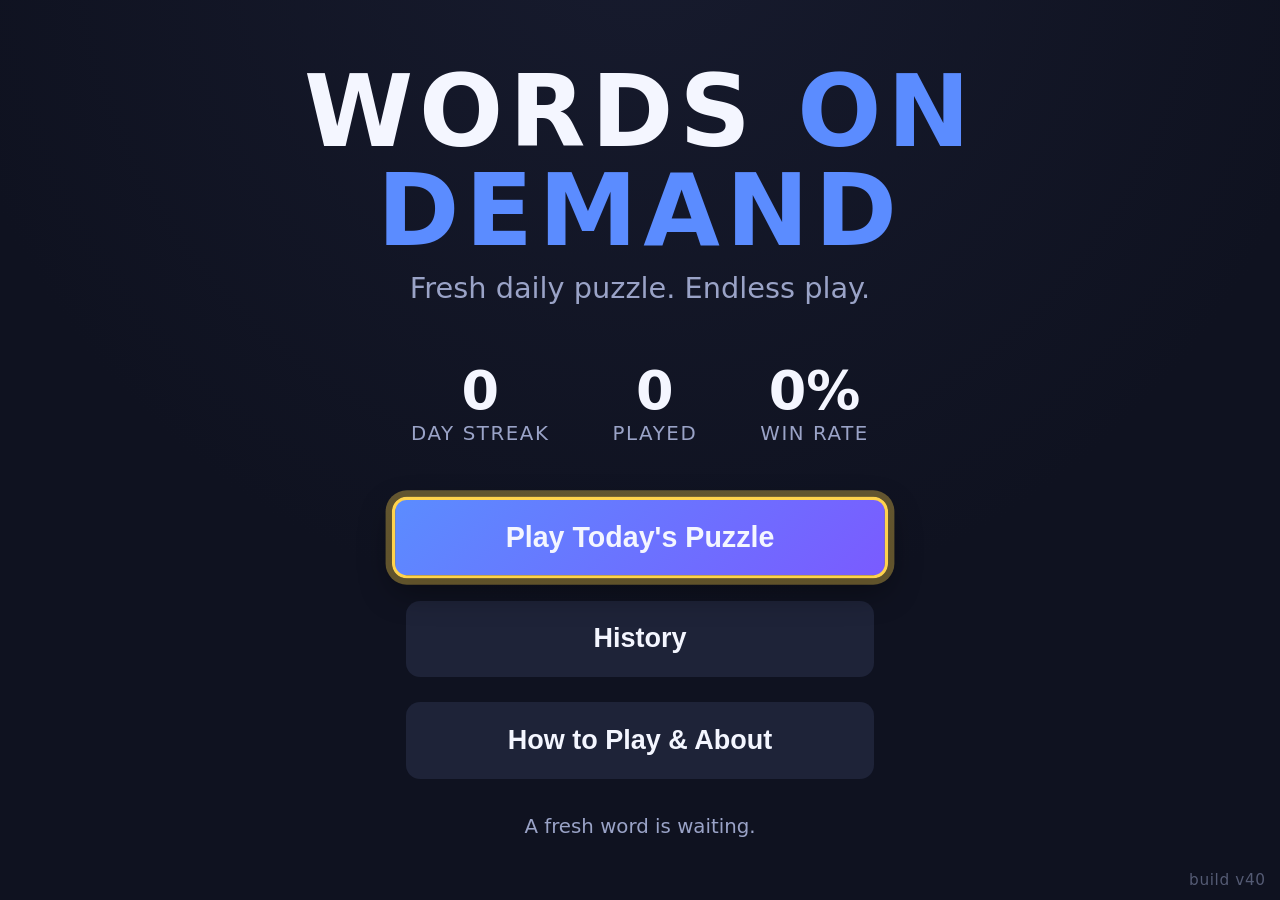
==== index.html @ f46fa0e0 "Privacy policy reachable by D-pad; About screen fits at 10 feet (build v40) The About screen shipped" ====
<!DOCTYPE html>
<html lang="en">
<head>
  <meta charset="UTF-8" />
  <meta name="viewport" content="width=device-width, initial-scale=1.0" />
  <title>Words on Demand — Daily Word Puzzle for TV</title>
  <link rel="stylesheet" href="styles.css?v=40" />
</head>
<body>
  <!-- ============================ HOME ============================ -->
  <section id="home" class="screen is-active">
    <div class="home-inner">
      <h1 class="logo">WORDS <span>ON DEMAND</span></h1>
      <p class="tagline">Fresh daily puzzle. Endless play.</p>

      <div class="stats-row" aria-label="Your stats">
        <div class="stat">
          <span class="stat-num" id="home-streak">0</span>
          <span class="stat-label">Day Streak</span>
        </div>
        <div class="stat">
          <span class="stat-num" id="home-played">0</span>
          <span class="stat-label">Played</span>
        </div>
        <div class="stat">
          <span class="stat-num" id="home-winpct">0%</span>
          <span class="stat-label">Win Rate</span>
        </div>
      </div>

      <div class="home-actions">
        <button class="btn btn-primary focusable" data-nav-group="home" id="btn-play">Play Today's Puzzle</button>
        <button class="btn focusable" data-nav-group="home" id="btn-history">History</button>
        <button class="btn focusable" data-nav-group="home" id="btn-howto">How to Play &amp; About</button>
      </div>
      <p class="daily-note" id="daily-note"></p>
    </div>
  </section>

  <!-- ============================ GAME ============================ -->
  <section id="game" class="screen">
    <header class="game-header">
      <button class="icon-btn focusable" data-nav-group="header" id="btn-back" aria-label="Back">↩ Back</button>
      <div class="header-title">Puzzle #<span id="puzzle-no">1</span></div>
      <!-- Daily-solve streak. Hidden entirely at 0 (a bare "0 🔥" reads as
           cryptic); shown with a STREAK label once the player has one going. -->
      <div class="header-streak" id="header-streak" hidden>
        <span class="streak-top">
          <span class="streak-flame" aria-hidden="true">🔥</span>
          <span class="streak-num" id="game-streak">0</span>
        </span>
        <span class="streak-label">Day Streak</span>
      </div>
    </header>

    <div class="board" id="board" aria-label="Guess board"></div>

    <div class="legend" aria-label="What the colors mean">
      <span class="legend-item"><span class="swatch correct"></span>Right letter, right spot</span>
      <span class="legend-item"><span class="swatch present"></span>In the word, wrong spot</span>
      <span class="legend-item"><span class="swatch absent"></span>Not in the word</span>
    </div>

    <div class="keyboard" id="keyboard" aria-label="On-screen keyboard"></div>

    <p class="hint-bar">
      <button class="btn btn-hint focusable" data-nav-group="game-extra" id="btn-hint"
              aria-label="Reveal a letter — watch an ad">
        <span class="hint-icon" aria-hidden="true">💡</span>
        <span class="hint-text">Reveal a Letter</span>
        <span class="hint-badge">Watch Ad</span>
      </button>
    </p>
    <!-- Revealed-letter readout. Persists under the hint button until the next
         guess is submitted, so a glanced-away reveal isn't lost like a toast. -->
    <p class="hint-reveal" id="hint-reveal" role="status" aria-live="polite" hidden></p>
  </section>

  <!-- ============================ RESULT ============================ -->
  <section id="result" class="screen">
    <div class="result-inner">
      <h2 id="result-title">Nice!</h2>
      <p id="result-word" class="result-word"></p>
      <div class="stats-row">
        <div class="stat"><span class="stat-num" id="result-streak">0</span><span class="stat-label">Streak</span></div>
        <div class="stat"><span class="stat-num" id="result-guesses">0</span><span class="stat-label">Guesses</span></div>
        <div class="stat"><span class="stat-num" id="result-hints">0</span><span class="stat-label">Hints Used</span></div>
        <div class="stat"><span class="stat-num" id="result-time">—</span><span class="stat-label">Time</span></div>
      </div>
      <div class="result-grid" id="result-grid"></div>
      <div class="home-actions">
        <button class="btn btn-primary focusable" data-nav-group="result" id="btn-next">One More Round</button>
        <button class="btn focusable" data-nav-group="result" id="btn-home">Back to Home</button>
      </div>
    </div>
  </section>

  <!-- ======================= AD INTERSTITIAL ======================= -->
  <section id="ad" class="screen">
    <div class="ad-inner">
      <p class="ad-label">Advertisement</p>
      <div class="ad-box">
        <div class="ad-fake">Your full-screen video ad plays here</div>
        <div class="ad-progress"><div class="ad-progress-bar" id="ad-bar"></div></div>
      </div>
      <p class="ad-skip" id="ad-skip">Continues in <span id="ad-count">5</span>…</p>
      <!-- D-pad safety net: hidden while an ad plays, revealed only if the ad
           runs long/freezes (the HTML5 IMA SDK's own controls may not be
           reachable by a remote). Pressing it resumes play. -->
      <button class="btn btn-primary focusable" data-nav-group="ad" id="btn-ad-continue" hidden>Continue</button>
    </div>
  </section>

  <!-- ======================= HISTORY ======================= -->
  <section id="history" class="screen">
    <div class="history-inner">
      <h2>History</h2>
      <div class="history-summary" id="history-summary"></div>
      <div class="history-list" id="history-list"></div>
      <button class="btn btn-primary focusable" data-nav-group="history" id="btn-history-back">Back to Home</button>
    </div>
  </section>

  <!-- ================= HOW TO PLAY & ABOUT =================
       Keeps the id "howto" on purpose — showScreen("howto") and the native BACK
       contract (handleBack) both key off it, and tests.js drives it by that id.
       The About block is where the store-required privacy policy is surfaced
       in-app: summarized here, with a focusable button that hands the full URL
       off to the device browser, and the URL also printed as readable text. -->
  <section id="howto" class="screen">
    <div class="howto-inner">
      <h2>How to Play</h2>
      <ul class="howto-list">
        <li>Guess the hidden 5-letter word in 6 tries.</li>
        <li>Use the <strong>D-pad</strong> to move, <strong>OK/Enter</strong> to select a letter.</li>
        <li><span class="swatch correct"></span> Green = right letter, right spot.</li>
        <li><span class="swatch present"></span> Yellow = right letter, wrong spot.</li>
        <li><span class="swatch absent"></span> Gray = not in the word.</li>
        <li>Green letters carry down to your next guess automatically — no need to retype them.</li>
        <li><strong>Hold Erase / Rewind</strong> to clear a whole row, carried-down greens included.</li>
      </ul>

      <h3 class="about-head">About &amp; Privacy</h3>
      <p class="about-text">
        A new puzzle every day, free and ad-supported, by <strong>badgames4eva</strong>.
      </p>
      <p class="about-text">
        <strong>No sign-in, no tracking.</strong> Your streak stays on this device and is
        never sent anywhere. Ads are <strong>non-personalized</strong>.
      </p>

      <!-- The policy URL is a real focusable control, not decoration: OK/Enter on it
           asks the native host to open the page in the device browser (`open-url`);
           in a plain browser it opens a new tab. The URL is printed on the button
           too, so it's readable/typable on a phone either way. -->
      <div class="about-actions">
        <button class="btn btn-ghost btn-policy focusable" data-nav-group="howto"
                id="btn-privacy"
                aria-label="Open the full privacy policy at wordsondemand.badgames4eva.com/privacy in your browser">
          <span class="policy-label">Read Full Privacy Policy</span>
          <span class="policy-url">wordsondemand.badgames4eva.com/privacy</span>
        </button>
      </div>
      <!-- Confirmation readout for the button above. A TV player gets no other
           feedback when a browser opens on top of the app. -->
      <p class="about-note" id="privacy-note" role="status" aria-live="polite">
        Questions? <span class="url">badgameseva@gmail.com</span>
      </p>

      <!-- LAST in the DOM, and the default focus for this screen (see
           SCREEN_DEFAULT_FOCUS in game.js). Reading is the point of this screen,
           so the D-pad should rest on the way out — a player who just wants to
           dismiss presses OK once, and reaching the policy button is a deliberate
           Up press rather than an accident. -->
      <div class="about-dismiss">
        <button class="btn btn-primary focusable" data-nav-group="howto" id="btn-howto-back">Got it</button>
      </div>
    </div>
  </section>

  <!-- ================= EXIT CONFIRMATION (native BACK on home) ================= -->
  <!-- Shown only when the native wrapper sends a BACK message while on the home
       screen. Hidden by default; it's a modal overlay, not a .screen. -->
  <div id="exit-modal" class="modal-overlay" hidden>
    <div class="modal-card" role="dialog" aria-modal="true" aria-labelledby="exit-title">
      <div class="modal-emoji" aria-hidden="true">🙈</div>
      <h2 id="exit-title" class="modal-title">Wait — end the fun already?</h2>
      <p class="modal-body">The words will miss you. Are you sure you want to bail?</p>
      <div class="modal-actions">
        <button class="btn btn-primary focusable" data-nav-group="exit" id="btn-keep-playing">Keep Playing</button>
        <button class="btn btn-danger focusable" data-nav-group="exit" id="btn-end-fun">End the Fun</button>
      </div>
    </div>
  </div>

  <!-- Build badge — a quick on-screen confirmation of which code is loaded
       (no console needed, works on a TV too). -->
  <div id="build-badge">build v40</div>

  <!-- The Google IMA HTML5 SDK (~488 KB) is NOT requested here on purpose. It's
       lazy-loaded by ensureImaSdk() in game.js on the first "Play", so it never
       competes with initial render on a cold TV start. It stays OPTIONAL either
       way: game.js falls back to the placeholder ad when it's absent (browser
       demo, offline) or when no VAST tag is set in CONFIG.vastTags. -->

  <!-- defer: don't block HTML parsing. Both keep document order and run after
       the document is parsed, so game.js's bottom-of-body boot block still finds
       #btn-play and the DOM it wires. -->
  <script src="words.js?v=40" defer></script>
  <script src="game.js?v=40" defer></script>
</body>
</html>
---- styles.css ----
/* ============================================================
   Words on Demand — 10-foot TV UI
   Design rules from the strategy doc:
   - Large, high-contrast focus states visible across a room
   - Everything reachable by 4-way D-pad + OK
   - No fine text, no pointer-dependent controls
   ============================================================ */

:root {
  --bg: #0f1220;
  --bg-2: #171b2e;
  --panel: #1e2338;
  --text: #f4f6ff;
  --muted: #9aa3c7;
  --accent: #5b8cff;
  --accent-2: #7a5bff;

  --correct: #4caf7d;
  --present: #d8a53a;
  --absent: #3a4060;

  --focus-ring: #ffd34d;
  --del: #c65b5b;
  /* ENTER key green. Deliberately shifted toward teal, well away from
     --correct (#4caf7d): the letter keys turn --correct when scored, so a
     nearby green here would read as "a correct letter" instead of "submit". */
  --enter: #00674F;

  /* 10-foot scale: sizes are deliberately large, but clamp to viewport height so
     the board + keyboard + hint always fit. On a full-screen 16:9 TV the height is
     the binding dimension, so grow tiles off vh to fill the vertical space; the
     floor keeps laptop/browser windows (short viewports) looking as before. */
  --tile: clamp(2.6rem, 7.2vh, 5.4rem);
  --radius: 14px;
}

* { box-sizing: border-box; margin: 0; padding: 0; }

html { font-size: 18px; }

body {
  font-family: "Segoe UI", system-ui, -apple-system, sans-serif;
  background: radial-gradient(circle at 50% -10%, var(--bg-2), var(--bg) 60%);
  color: var(--text);
  min-height: 100vh;
  overflow: hidden;
  -webkit-font-smoothing: antialiased;
}

/* ---------- screen switching ---------- */
.screen {
  position: fixed;
  inset: 0;
  display: none;
  flex-direction: column;
  align-items: center;
  justify-content: center;
  padding: 4vh 6vw;
}
.screen.is-active { display: flex; }

/* ---------- shared buttons ---------- */
.btn {
  font-size: 1.5rem;
  font-weight: 600;
  color: var(--text);
  background: var(--panel);
  border: 3px solid transparent;
  border-radius: var(--radius);
  padding: 1.1rem 2.4rem;
  cursor: pointer;
  transition: transform .12s ease, background .12s ease, border-color .12s ease;
}
.btn-primary {
  background: linear-gradient(135deg, var(--accent), var(--accent-2));
}
.btn-ghost { background: transparent; border: 3px solid var(--absent); }
/* A focusable-but-inert button (e.g. the hint once it's spent for the row or
   only one letter remains). Dimmed; still shows the focus ring so the D-pad
   never gets stranded, but a press is a no-op in JS. */
.btn.is-disabled { opacity: .4; }

/* THE focus state — the single most important 10-foot affordance */
.focusable.is-focused {
  outline: none;
  border-color: var(--focus-ring);
  box-shadow: 0 0 0 6px rgba(255, 211, 77, .35), 0 12px 30px rgba(0,0,0,.4);
  transform: scale(1.06);
  background: var(--bg-2);
}
.btn-primary.focusable.is-focused {
  background: linear-gradient(135deg, var(--accent), var(--accent-2));
}

/* ============================ HOME ============================ */
.home-inner { text-align: center; max-width: 900px; }
.logo {
  font-size: 5.5rem;
  font-weight: 800;
  letter-spacing: .06em;
  line-height: 1;
}
.logo span { color: var(--accent); }
.tagline { font-size: 1.6rem; color: var(--muted); margin-top: .6rem; }

.stats-row {
  display: flex;
  justify-content: center;
  gap: 3.5rem;
  margin: 3rem 0;
}
.stat { display: flex; flex-direction: column; }
.stat-num { font-size: 3rem; font-weight: 800; }
.stat-label { font-size: 1.1rem; color: var(--muted); text-transform: uppercase; letter-spacing: .08em; }

.home-actions { display: flex; flex-direction: column; gap: 1.4rem; align-items: center; }
.home-actions .btn { min-width: 26rem; }
.daily-note { margin-top: 2rem; color: var(--muted); font-size: 1.1rem; }

/* ============================ GAME ============================ */
/* The header is fixed at the top, so the game screen lays content out from the
   top with padding that clears the header — otherwise the centered board slides
   up under the "Puzzle #…" title. */
#game {
  justify-content: flex-start;
  padding-top: clamp(4rem, 7vh, 8vh);
  gap: clamp(.6rem, 1.5vh, 1.4rem);
}
.game-header {
  position: fixed; top: 0; left: 0; right: 0;
  display: flex; align-items: center; justify-content: space-between;
  padding: 2vh 5vw;
  z-index: 10;
}
.header-title { font-size: 1.6rem; font-weight: 700; }
/* Flame + count on top, a "Day Streak" caption underneath (mirrors the
   home-screen stat) so the flame's meaning is spelled out. */
.header-streak { display: flex; flex-direction: column; align-items: center; line-height: 1.1; }
.header-streak[hidden] { display: none; }
.streak-top { display: flex; align-items: center; gap: .4rem; font-size: 1.6rem; font-weight: 700; }
.streak-label {
  font-size: .85rem; font-weight: 600; color: var(--muted);
  text-transform: uppercase; letter-spacing: .08em;
}
.icon-btn {
  font-size: 1.3rem; font-weight: 600; color: var(--text);
  background: transparent; border: 3px solid transparent; border-radius: 10px;
  padding: .5rem 1rem; cursor: pointer;
}

.board {
  display: grid;
  grid-template-rows: repeat(6, var(--tile));
  gap: .6rem;
}

/* Color legend — explains tile colors at a glance (visible from the couch). */
.legend {
  display: flex; flex-wrap: wrap; justify-content: center;
  gap: 1.5rem;
}
.legend-item {
  display: flex; align-items: center; gap: .5rem;
  font-size: 1.1rem; color: var(--muted);
}
.legend-item .swatch { width: 1.3rem; height: 1.3rem; border-radius: 4px; }
.board-row { display: grid; grid-template-columns: repeat(5, var(--tile)); gap: .6rem; }
.tile {
  width: var(--tile); height: var(--tile);
  display: flex; align-items: center; justify-content: center;
  font-size: clamp(2.6rem, 4vh, 3.4rem); font-weight: 800; text-transform: uppercase;
  border: 3px solid var(--absent);
  border-radius: 10px;
  background: var(--bg-2);
  transition: transform .15s ease, background .3s ease, border-color .3s ease;
}
.tile.filled { border-color: var(--muted); transform: scale(1.04); }
.tile.correct { background: var(--correct); border-color: var(--correct); }
.tile.present { background: var(--present); border-color: var(--present); }
.tile.absent  { background: var(--absent);  border-color: var(--absent); }

/* Carried-down known-correct letter: shown green but dimmed so it reads as
   "already locked in, not something you just typed". */
.tile.locked {
  background: var(--correct); border-color: var(--correct);
  opacity: .8;
}
/* Where the next typed letter will land — a soft pulse so the eye finds it
   across a room without a hard blinking caret. */
.tile.cursor {
  border-color: var(--focus-ring);
  box-shadow: inset 0 0 0 3px rgba(255, 211, 77, .45);
  animation: cursor-pulse 1.1s ease-in-out infinite;
}
@keyframes cursor-pulse {
  0%, 100% { box-shadow: inset 0 0 0 3px rgba(255, 211, 77, .25); }
  50%      { box-shadow: inset 0 0 0 3px rgba(255, 211, 77, .65); }
}

/* ---------- keyboard ---------- */
.keyboard { display: flex; flex-direction: column; gap: .5rem; align-items: center; }
.kb-row { display: flex; gap: .5rem; }
.key {
  /* Width grows with the viewport so the 10-key top row fills the screen instead
     of leaving big side gutters on a wide TV; the floor keeps narrow windows tidy. */
  min-width: clamp(3.4rem, 6.2vw, 6rem); height: clamp(2.8rem, 6vh, 4.2rem);
  display: flex; align-items: center; justify-content: center;
  font-size: clamp(1.4rem, 2vw, 2rem); font-weight: 700; text-transform: uppercase;
  background: var(--panel); color: var(--text);
  border: 3px solid transparent; border-radius: 10px;
  cursor: pointer;
}
.key.key-wide { min-width: clamp(6rem, 9vw, 9rem); font-size: 1.1rem; }
/* ENTER shows the remote's Play/pause glyph — pressing the physical
   Play/pause button submits the guess. Green for "go/submit", in the teal-shifted
   --enter hue so it never reads as a scored (--correct) letter key. */
.key.key-enter { background: var(--enter); }
/* DEL shows the remote's Rewind glyph — its own warm-red so it reads as
   "remove/erase", distinct from the blue ENTER and the neutral letter keys. */
.key.key-del { background: var(--del); }
/* ENTER/DEL stack a remote glyph over a word caption ("Enter" / "Erase") so the
   action is unmistakable at 10 feet. flex-column centers the two lines. */
.key.key-enter, .key.key-del { flex-direction: column; gap: .1rem; line-height: 1; }
/* The glyph is inline SVG, not an emoji character, so it renders identically on
   every platform (the emoji versions came out blue/grey on Fire OS and orange on
   Vega — each WebView used its own emoji font). Size the SVG box, not a
   font-size; flex centers it on the caption above the text. */
.key-glyph { display: flex; align-items: center; justify-content: center; }
.key-svg { width: 1.4rem; height: 1.4rem; display: block; }
.key-caption { font-size: .8rem; font-weight: 600; letter-spacing: .04em; text-transform: none; }
.key.correct { background: var(--correct); }
.key.present { background: var(--present); }
.key.absent  { background: var(--absent); opacity: .55; }

.hint-bar { margin: 0; }
/* The hint is a real, tappable control — give it a solid filled surface and a
   clear border so it reads as a button (the old transparent ghost style looked
   like plain text). The "Watch Ad" pill spells out the cost up front. */
.btn.btn-hint {
  display: inline-flex; align-items: center; gap: .7rem;
  background: var(--panel);
  border: 3px solid var(--accent);
  padding: .85rem 1.6rem;
  font-size: 1.4rem;
}
.hint-icon { font-size: 1.5rem; }
.hint-badge {
  font-size: 1rem; font-weight: 700; letter-spacing: .03em;
  background: var(--accent); color: var(--bg);
  padding: .25rem .7rem; border-radius: 999px; white-space: nowrap;
}
.hint-badge[hidden] { display: none; }
/* When spent for the row / only one letter left, .is-disabled dims the whole
   button (see .btn.is-disabled); mute the badge so it doesn't stay loud. */
.btn.btn-hint.is-disabled .hint-badge { background: var(--muted); }
/* Persistent revealed-letter readout under the hint button. Sticks around until
   the next guess (unlike the transient toast) so it's readable at a glance. */
.hint-reveal {
  margin: .7rem 0 0; font-size: 1.3rem; font-weight: 700;
  color: var(--present); letter-spacing: .02em;
}
.hint-reveal[hidden] { display: none; }

/* ============================ RESULT ============================ */
.result-inner { text-align: center; max-width: 800px; }
#result-title { font-size: 3.4rem; font-weight: 800; }
.result-word { font-size: 1.8rem; color: var(--muted); margin: .5rem 0 1.5rem; }
.result-word strong { color: var(--accent); text-transform: uppercase; letter-spacing: .1em; }
.result-grid { display: inline-grid; gap: .25rem; margin: 1.5rem 0 2.5rem; }
.result-grid .mini-row { display: grid; grid-template-columns: repeat(5, 1.6rem); gap: .25rem; }
.result-grid .mini { width: 1.6rem; height: 1.6rem; border-radius: 4px; background: var(--absent); }
.result-grid .mini.correct { background: var(--correct); }
.result-grid .mini.present { background: var(--present); }

/* ============================ AD ============================ */
.ad-inner { text-align: center; width: 100%; max-width: 1000px; }
.ad-label { color: var(--muted); text-transform: uppercase; letter-spacing: .2em; font-size: 1rem; margin-bottom: 1rem; }
.ad-box {
  background: #000; border-radius: var(--radius); overflow: hidden;
  aspect-ratio: 16 / 9; display: flex; flex-direction: column;
  align-items: center; justify-content: center; position: relative;
}
.ad-fake { font-size: 2rem; color: #6b7290; }
.ad-progress { position: absolute; bottom: 0; left: 0; right: 0; height: 8px; background: #222; }
.ad-progress-bar { height: 100%; width: 0%; background: var(--accent); transition: width .1s linear; }
.ad-skip { margin-top: 1.5rem; font-size: 1.3rem; color: var(--muted); }
/* D-pad escape hatch — only shown if an ad overruns/freezes. */
#btn-ad-continue { margin-top: 1.5rem; }
#btn-ad-continue[hidden] { display: none; }

/* ==================== HOW TO PLAY & ABOUT ==================== */
/* Sizes scale with BOTH viewport axes (vmin) rather than rem alone, so the
   screen is legible on a 10-foot TV and still fits a short laptop window.
   An earlier version clamped against vh only, which shrank the text to ~1rem on
   a 720p TV — unreadable from a couch, the exact failure the 10-foot rule
   exists to prevent. The floors below are what guarantee couch legibility;
   don't lower them to buy vertical room. Trim COPY instead — the About text is
   deliberately terse for this reason. */
.howto-inner { max-width: 74rem; width: 100%; }
.howto-inner h2 {
  font-size: clamp(2.2rem, 4.4vmin, 3.4rem);
  margin-bottom: clamp(.6rem, 1.6vmin, 1.4rem);
}
.howto-list {
  list-style: none;
  font-size: clamp(1.3rem, 2.3vmin, 1.9rem);
  line-height: 1.75;
}
.swatch {
  display: inline-block; border-radius: 4px; vertical-align: middle; margin-right: .4rem;
  width: clamp(1.1rem, 2.1vmin, 1.6rem); height: clamp(1.1rem, 2.1vmin, 1.6rem);
}
.swatch.correct { background: var(--correct); }
.swatch.present { background: var(--present); }
.swatch.absent { background: var(--absent); }

/* ---- About & Privacy (in the How to Play screen) ----
   Where the store-required privacy disclosure lives in-app. Quieter than the
   rules above, but NOT small: a privacy notice nobody can read from the couch
   isn't a disclosure. Body copy tracks the rules text closely in size. */
.about-head {
  font-size: clamp(1.6rem, 2.9vmin, 2.3rem); font-weight: 700;
  margin: clamp(1rem, 2.4vmin, 2rem) 0 clamp(.4rem, 1vmin, .8rem);
  padding-top: clamp(.8rem, 2vmin, 1.6rem);
  border-top: 2px solid var(--absent);
}
.about-text {
  font-size: clamp(1.15rem, 2.05vmin, 1.65rem);
  line-height: 1.55; color: var(--muted);
  margin-bottom: clamp(.35rem, 1vmin, .8rem);
  max-width: 62rem;
}
.about-text strong { color: var(--text); }

/* Row holding the policy-opener button. Wraps on a narrow window so it's never
   clipped off-screen. */
.about-actions {
  display: flex; flex-wrap: wrap; align-items: stretch;
  gap: clamp(.7rem, 1.8vmin, 1.4rem);
  margin-top: clamp(.9rem, 2.2vmin, 1.8rem);
}
/* "Got it" sits alone at the bottom — the way out, and this screen's default
   focus. Separated from the policy button so an accidental extra OK press can't
   dismiss the screen when the player meant to open the policy. */
.about-dismiss { margin-top: clamp(.8rem, 2vmin, 1.6rem); }
/* The policy button stacks a label over the URL, so it overrides .btn's single
   centered line. The URL is shown even though the button opens the page — a TV
   may have no browser to open, and then the text is the only way to reach it. */
.btn.btn-policy {
  display: flex; flex-direction: column; align-items: flex-start;
  gap: .2rem; text-align: left;
  padding: clamp(.7rem, 1.8vmin, 1.1rem) clamp(1.1rem, 2.4vmin, 1.9rem);
  font-size: inherit;
}
.policy-label { font-size: clamp(1.15rem, 2.05vmin, 1.6rem); font-weight: 600; }
/* Monospace + letter-spacing so characters stay unambiguous at 10 feet
   (rn vs m, l vs 1); nowrap so a URL never breaks mid-domain. */
.policy-url {
  font-family: ui-monospace, "SF Mono", Menlo, Consolas, monospace;
  font-size: clamp(.95rem, 1.65vmin, 1.25rem); font-weight: 400;
  color: var(--accent); letter-spacing: .02em; white-space: nowrap;
}
/* Focused, the ghost button's border turns the focus-ring yellow, which would
   leave the accent-blue URL fighting it — lift it to full-contrast instead. */
.btn.btn-policy.is-focused .policy-url { color: var(--text); }

/* Status line under the buttons: the support email by default, replaced by the
   open-in-browser confirmation or failure notice. */
.about-note {
  font-size: clamp(1.05rem, 1.85vmin, 1.4rem);
  color: var(--muted);
  margin-top: clamp(.7rem, 1.8vmin, 1.4rem);
}
.about-note .url {
  font-family: ui-monospace, "SF Mono", Menlo, Consolas, monospace;
  color: var(--accent); letter-spacing: .02em; white-space: nowrap;
}
/* Failure state — the host couldn't open a browser. Warm, not alarming. */
.about-note.is-warn { color: var(--present); }

/* Short viewports only. A 720p TV is 720px tall, so this can only be a small
   laptop/browser window — never the 10-foot case. Reclaim vertical room from
   padding and leading (not from font size, which is what keeps the TV legible)
   so the block still fits whole. It has to FIT rather than scroll: this screen's
   only controls are the two buttons, so a scrollbar would be unreachable by a
   D-pad and the clipped text unrecoverable. */
@media (max-height: 700px) {
  #howto { padding-top: 1.5vh; padding-bottom: 1.5vh; }
  .howto-inner h2 { margin-bottom: .3rem; }
  .howto-list { line-height: 1.4; }
  .about-head { margin-top: .6rem; padding-top: .5rem; }
  .about-text { line-height: 1.4; margin-bottom: .25rem; }
  .about-actions { margin-top: .6rem; }
  .about-note { margin-top: .5rem; }
  .about-dismiss { margin-top: .5rem; }
}

/* Tiny windows (below 720p — a dev/demo browser window, never a TV). Spacing
   alone can't buy enough room here, so this tier is the one place font size is
   allowed to drop: a 560px-tall viewport is by definition not being viewed from
   a couch. Keeping the block whole matters more than type scale, because there
   is still no way to scroll it with a remote. */
@media (max-height: 560px) {
  #howto { padding-top: .9vh; padding-bottom: .9vh; }
  .howto-inner h2 { font-size: 1.6rem; }
  .howto-list { font-size: .88rem; line-height: 1.2; }
  .about-head { font-size: 1.3rem; margin-top: .5rem; padding-top: .45rem; }
  .about-text { font-size: .95rem; line-height: 1.3; margin-bottom: .15rem; }
  .policy-label { font-size: .95rem; }
  .policy-url { font-size: .85rem; }
  .about-note { font-size: .9rem; margin-top: .3rem; }
  .about-actions { margin-top: .4rem; }
  .about-dismiss { margin-top: .3rem; }
  .howto-inner h2 { margin-bottom: .2rem; }
  .btn.btn-policy { padding: .45rem .9rem; }
  #howto .btn { padding: .5rem 1.3rem; font-size: 1.05rem; }
}

/* Last resort — a viewport shorter than a phone in landscape. Nothing on a TV is
   ever this size. Verified no-overflow down to an 800×480 window (393px of usable
   height); below that it does overflow, and that's accepted — the copy simply
   cannot be legible at that size, so there is nothing to protect. */
@media (max-height: 440px) {
  #howto { padding-top: .8vh; padding-bottom: .8vh; }
  .howto-inner h2 { font-size: 1.35rem; }
  .howto-list { font-size: .82rem; line-height: 1.2; }
  .about-head { font-size: 1.1rem; margin-top: .4rem; padding-top: .35rem; }
  .about-text { font-size: .85rem; line-height: 1.25; margin-bottom: .1rem; }
  .policy-label { font-size: .85rem; }
  .policy-url { font-size: .78rem; }
  .about-note { font-size: .8rem; margin-top: .25rem; }
  .about-actions { margin-top: .3rem; }
  .about-dismiss { margin-top: .25rem; }
  .btn.btn-policy { padding: .35rem .8rem; }
  .swatch { width: .85rem; height: .85rem; }
  #howto .btn { padding: .4rem 1.1rem; font-size: .95rem; }
}

/* ============================ HISTORY ============================ */
#history { justify-content: flex-start; padding-top: 6vh; }
.history-inner { width: 100%; max-width: 760px; display: flex; flex-direction: column; align-items: center; }
.history-inner h2 { font-size: 2.6rem; margin-bottom: .5rem; }
.history-summary { color: var(--muted); font-size: 1.2rem; margin-bottom: 1.5rem; }
.history-empty { color: var(--muted); font-size: 1.3rem; text-align: center; padding: 2rem 0; }
/* Scrollable list so a long history never pushes the Back button off-screen. */
.history-list {
  width: 100%; overflow-y: auto; max-height: 58vh;
  display: flex; flex-direction: column; gap: .8rem; margin-bottom: 1.5rem;
}
.history-row {
  display: flex; align-items: center; justify-content: space-between;
  gap: 1rem; background: var(--panel); border-radius: 12px; padding: 1rem 1.4rem;
}
.history-title { font-size: 1.4rem; font-weight: 700; }
.history-word { color: var(--accent); letter-spacing: .08em; margin-left: .4rem; }
.history-sub { color: var(--muted); font-size: 1.1rem; margin-top: .2rem; }
.history-when { color: var(--muted); font-size: .95rem; margin-top: .15rem; opacity: .8; }
.history-grid { display: inline-grid; gap: .18rem; }
.history-grid .mini-row { display: grid; grid-template-columns: repeat(5, .9rem); gap: .18rem; }
.history-grid .mini { width: .9rem; height: .9rem; border-radius: 2px; background: var(--absent); }
.history-grid .mini.correct { background: var(--correct); }
.history-grid .mini.present { background: var(--present); }

/* ---------- build badge (bottom-right version stamp) ---------- */
#build-badge {
  position: fixed; bottom: .6rem; right: .8rem;
  font-size: .85rem; color: var(--muted); opacity: .5;
  letter-spacing: .04em; pointer-events: none; z-index: 200;
  font-variant-numeric: tabular-nums;
}

/* ---------- toast (invalid word etc.) ---------- */
.toast {
  position: fixed; top: 12vh; left: 50%; transform: translateX(-50%);
  background: var(--text); color: var(--bg); font-weight: 700; font-size: 1.3rem;
  padding: 1rem 2rem; border-radius: 10px; opacity: 0; pointer-events: none;
  transition: opacity .2s ease; z-index: 100;
}
.toast.show { opacity: 1; }

@keyframes shake {
  0%, 100% { transform: translateX(0); }
  20%, 60% { transform: translateX(-8px); }
  40%, 80% { transform: translateX(8px); }
}
.board-row.shake { animation: shake .4s ease; }

/* ---------- modal overlay (exit confirmation) ---------- */
.modal-overlay {
  position: fixed; inset: 0; z-index: 300;
  display: flex; align-items: center; justify-content: center;
  background: rgba(6, 8, 18, .78);
  backdrop-filter: blur(3px);
  animation: modal-fade .18s ease;
}
.modal-overlay[hidden] { display: none; }
@keyframes modal-fade { from { opacity: 0; } to { opacity: 1; } }

.modal-card {
  background: var(--panel);
  border: 3px solid var(--accent);
  border-radius: var(--radius);
  padding: 2.6rem 3rem 2.8rem;
  max-width: 46rem; text-align: center;
  box-shadow: 0 24px 60px rgba(0, 0, 0, .55);
  animation: modal-pop .22s cubic-bezier(.2, .9, .3, 1.3);
}
@keyframes modal-pop { from { transform: scale(.85); opacity: 0; } to { transform: scale(1); opacity: 1; } }

.modal-emoji { font-size: 4.4rem; line-height: 1; margin-bottom: .6rem; }
.modal-title { font-size: 2.2rem; font-weight: 800; margin-bottom: .6rem; }
.modal-body { font-size: 1.4rem; color: var(--muted); margin-bottom: 2rem; }
.modal-actions { display: flex; gap: 1rem; justify-content: center; flex-wrap: wrap; }

/* Destructive choice — visually distinct from the reassuring primary. */
.btn-danger { background: var(--present); color: var(--bg); }
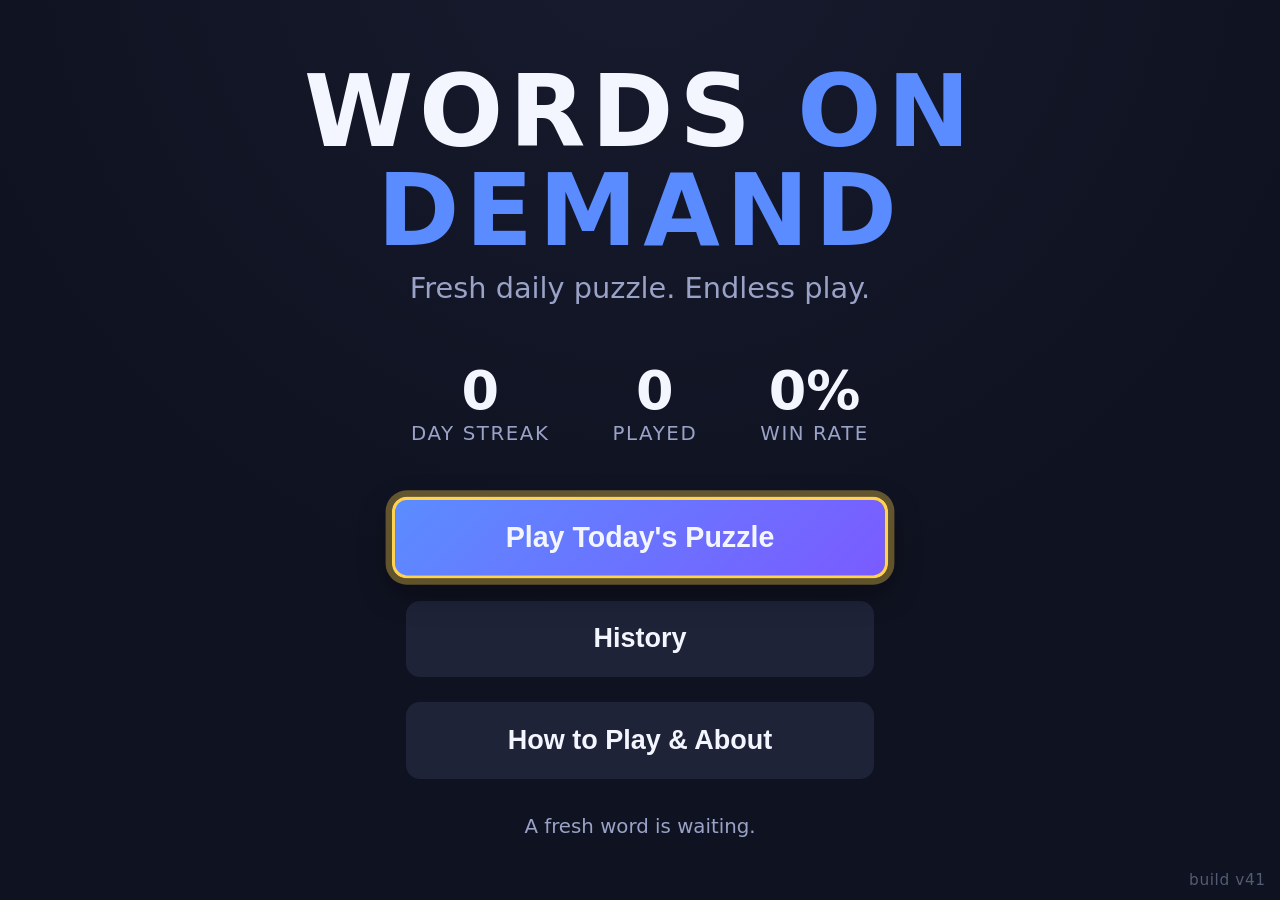
==== commit aa4c9299: "Render the full privacy policy in-app instead of handing off to a browser (build v41) The v40 policy" ====
--- a/index.html
+++ b/index.html
@@ -4,7 +4,7 @@
   <meta charset="UTF-8" />
   <meta name="viewport" content="width=device-width, initial-scale=1.0" />
   <title>Words on Demand — Daily Word Puzzle for TV</title>
-  <link rel="stylesheet" href="styles.css?v=40" />
+  <link rel="stylesheet" href="styles.css?v=41" />
 </head>
 <body>
   <!-- ============================ HOME ============================ -->
@@ -125,8 +125,8 @@
        Keeps the id "howto" on purpose — showScreen("howto") and the native BACK
        contract (handleBack) both key off it, and tests.js drives it by that id.
        The About block is where the store-required privacy policy is surfaced
-       in-app: summarized here, with a focusable button that hands the full URL
-       off to the device browser, and the URL also printed as readable text. -->
+       in-app: summarized here, with a focusable button that opens the FULL policy
+       on the #policy screen below (rendered in-app, never a browser handoff). -->
   <section id="howto" class="screen">
     <div class="howto-inner">
       <h2>How to Play</h2>
@@ -149,17 +149,24 @@
         never sent anywhere. Ads are <strong>non-personalized</strong>.
       </p>
 
-      <!-- The policy URL is a real focusable control, not decoration: OK/Enter on it
-           asks the native host to open the page in the device browser (`open-url`);
-           in a plain browser it opens a new tab. The URL is printed on the button
-           too, so it's readable/typable on a phone either way. -->
+      <!-- Opens the full policy on the in-app #policy screen — no browser, no
+           leaving the app. Still a REAL ANCHOR rather than a <button> so the
+           press degrades safely: if JS ever fails to wire this up, a Fire OS
+           WebView with no WebViewClient hands a clicked link to the system URL
+           handler by itself, and the player still reaches the policy. When JS is
+           working, showPolicy() cancels that navigation. No target="_blank" —
+           an Android WebView drops it unless the host enables multiple windows.
+
+           The URL stays printed on the button because a store reviewer looks for
+           it, and it's what a player types on a phone. -->
       <div class="about-actions">
-        <button class="btn btn-ghost btn-policy focusable" data-nav-group="howto"
-                id="btn-privacy"
-                aria-label="Open the full privacy policy at wordsondemand.badgames4eva.com/privacy in your browser">
+        <a class="btn btn-ghost btn-policy focusable" data-nav-group="howto"
+           id="btn-privacy" role="button"
+           href="https://wordsondemand.badgames4eva.com/privacy"
+           aria-label="Read the full privacy policy">
           <span class="policy-label">Read Full Privacy Policy</span>
           <span class="policy-url">wordsondemand.badgames4eva.com/privacy</span>
-        </button>
+        </a>
       </div>
       <!-- Confirmation readout for the button above. A TV player gets no other
            feedback when a browser opens on top of the app. -->
@@ -174,6 +181,124 @@
            Up press rather than an accident. -->
       <div class="about-dismiss">
         <button class="btn btn-primary focusable" data-nav-group="howto" id="btn-howto-back">Got it</button>
+      </div>
+    </div>
+  </section>
+
+  <!-- ================= FULL PRIVACY POLICY (in-app) =================
+       The whole policy, rendered inside the app. A TV player should never have to
+       leave for this: the Fire OS browser doesn't share data with the WebView, it
+       covers the app, and BACK out of it is the wrapper's problem, not ours.
+
+       KEEP IN SYNC with PRIVACY.md and privacy.html — same substance, same dates.
+       (No build step to include it once; STORE_COMPLIANCE.md lists all three.)
+       The hosted page stays the canonical store-listing URL; this is the same
+       text for the player who is already here.
+
+       Scrolling is by D-pad: #policy-doc is the focused element and Up/Down
+       scroll it a screenful at a time (see the `policy` case in the keydown
+       handler). That's why the doc itself carries .focusable — a scrollbar is
+       unreachable with a remote, so the region has to BE the control. -->
+  <section id="policy" class="screen">
+    <div class="policy-inner">
+      <h2 class="policy-title">Privacy Policy</h2>
+      <p class="policy-dates">Effective July 27, 2026 · Last updated July 27, 2026
+        · <span class="url">wordsondemand.badgames4eva.com/privacy</span></p>
+
+      <div class="policy-doc focusable" id="policy-doc" data-nav-group="policy"
+           tabindex="0" role="region" aria-label="Privacy policy, scroll with up and down">
+        <p><strong>Words on Demand</strong> is a daily word puzzle for televisions and
+          streaming devices, published by <strong>badgames4eva</strong>. This policy is
+          deliberately short, because the app collects very little.</p>
+
+        <h3>The short version</h3>
+        <ul>
+          <li>We do <strong>not</strong> ask for or store your name, email, phone number,
+            or any account information. There are no accounts and no login.</li>
+          <li>We run <strong>no server</strong> that receives your data. Your game
+            progress stays on your device.</li>
+          <li>We show <strong>ads</strong>, and our ad provider (Google) receives limited
+            technical information to deliver them. That is the only way information
+            leaves your device.</li>
+          <li>Ads are <strong>non-personalized only</strong>. We build no advertising
+            profile about you and don't use your advertising ID for interest targeting.</li>
+          <li>The app is for a <strong>general audience</strong>. It is not directed to
+            children under 13.</li>
+        </ul>
+
+        <h3>Stored on your device</h3>
+        <p>Your stats and daily streak, the puzzle you're working on and your guesses,
+          whether you used a hint, and time spent — saved locally so you can leave a
+          puzzle and come back. <strong>This never leaves your device.</strong> We cannot
+          see it. Clearing the app's data or uninstalling deletes it permanently; there
+          is no backup and no way for us to restore it.</p>
+
+        <h3>Advertising</h3>
+        <p>The app is free, supported by video ads between rounds and by the optional
+          "watch an ad to reveal a letter" hint you choose to start. Ads are delivered
+          with <strong>Google Ad Manager</strong> and the Google IMA SDK.</p>
+        <p>To deliver and measure an ad, and to prevent fraud, Google may receive your IP
+          address (from which an <strong>approximate</strong>, city-or-region-level
+          location can be inferred — never precise GPS; the app has no location
+          permission), device and technical details such as device type, OS, screen size
+          and language, your device's <strong>advertising identifier</strong>, and ad
+          events (requested, shown, completed).</p>
+        <p>We do not use your advertising identifier to track you across apps or sites,
+          and we do not sell or share your information for cross-context behavioral
+          advertising. Google's own handling is covered by the Google Privacy Policy at
+          <span class="url">policies.google.com/privacy</span>.</p>
+        <p>You can limit ad tracking on the device itself. Fire TV:
+          <strong>Settings → Preferences → Advertising ID</strong>. Android TV / Google
+          TV: <strong>Settings → Privacy → Ads</strong>. These are your device's
+          controls, not ours; they limit how your advertising ID may be used rather than
+          stopping ads.</p>
+
+        <h3>What we do not do</h3>
+        <ul>
+          <li>No personal or contact information collected.</li>
+          <li>No analytics or crash-reporting SDKs.</li>
+          <li>No tracking cookies.</li>
+          <li>No access to your microphone, camera, contacts, photos, files, or precise
+            location — the app requests no such permissions.</li>
+          <li>We do not sell your personal information.</li>
+          <li>We do not knowingly collect information from children under 13.</li>
+        </ul>
+
+        <h3>Children's privacy</h3>
+        <p>This is a general-audience word game, <strong>not directed to children under
+          13</strong>. If you believe a child provided personal information through the
+          app, email us — though with no server and no accounts, we hold no such
+          information to begin with.</p>
+
+        <h3>Your rights</h3>
+        <p>Under laws such as the GDPR (EU/UK) or CCPA/CPRA (California) you may have
+          rights to access, correct, or delete your personal information. Because the app
+          has no accounts and no backend, <strong>we hold no personal information about
+          you</strong> to access, correct, or delete. The game data above is on your
+          device and fully under your control — clear the app's data to erase it. For
+          information held by Google as our ad provider, see Google's own controls.</p>
+        <p>We do not sell or share personal information for cross-context behavioral
+          advertising, so there is no "Do Not Sell or Share" action for us to offer.</p>
+
+        <h3>Security, retention, international</h3>
+        <p>Because game data never leaves your device, its security depends on your
+          device's own protections. We retain no user data on any server. Ad-related
+          information is retained by Google under Google's policies, and Google may
+          process ad requests in countries other than your own under its own safeguards.</p>
+
+        <h3>Changes</h3>
+        <p>If this policy changes we update the "Last updated" date above and post the
+          revised version at the URL below. Material changes — for example adding
+          analytics or enabling personalized ads — appear here before taking effect.</p>
+
+        <h3>Contact</h3>
+        <p><strong>badgames4eva</strong> — <span class="url">badgameseva@gmail.com</span><br />
+          Full policy online: <span class="url">wordsondemand.badgames4eva.com/privacy</span></p>
+      </div>
+
+      <p class="policy-hint" id="policy-hint">Up / Down to scroll · OK or Back to return</p>
+      <div class="about-dismiss">
+        <button class="btn btn-primary focusable" data-nav-group="policy" id="btn-policy-back">Done</button>
       </div>
     </div>
   </section>
@@ -195,7 +320,7 @@
 
   <!-- Build badge — a quick on-screen confirmation of which code is loaded
        (no console needed, works on a TV too). -->
-  <div id="build-badge">build v40</div>
+  <div id="build-badge">build v41</div>
 
   <!-- The Google IMA HTML5 SDK (~488 KB) is NOT requested here on purpose. It's
        lazy-loaded by ensureImaSdk() in game.js on the first "Play", so it never
@@ -206,7 +331,7 @@
   <!-- defer: don't block HTML parsing. Both keep document order and run after
        the document is parsed, so game.js's bottom-of-body boot block still finds
        #btn-play and the DOM it wires. -->
-  <script src="words.js?v=40" defer></script>
-  <script src="game.js?v=40" defer></script>
+  <script src="words.js?v=41" defer></script>
+  <script src="game.js?v=41" defer></script>
 </body>
 </html>
--- a/styles.css
+++ b/styles.css
@@ -69,6 +69,11 @@
   border-radius: var(--radius);
   padding: 1.1rem 2.4rem;
   cursor: pointer;
+  /* text-decoration/display are here because #btn-privacy is an <a>, not a
+     <button> (see index.html) — without them a link styled as a button shows an
+     underline and lays out inline. */
+  text-decoration: none;
+  display: inline-block;
   transition: transform .12s ease, background .12s ease, border-color .12s ease;
 }
 .btn-primary {
@@ -344,8 +349,9 @@
    dismiss the screen when the player meant to open the policy. */
 .about-dismiss { margin-top: clamp(.8rem, 2vmin, 1.6rem); }
 /* The policy button stacks a label over the URL, so it overrides .btn's single
-   centered line. The URL is shown even though the button opens the page — a TV
-   may have no browser to open, and then the text is the only way to reach it. */
+   centered line. The URL is shown even though the button opens the page — the
+   text is the only route left if the handoff is blocked, and it's what a player
+   types on a phone. */
 .btn.btn-policy {
   display: flex; flex-direction: column; align-items: flex-start;
   gap: .2rem; text-align: left;
@@ -377,6 +383,69 @@
 }
 /* Failure state — the host couldn't open a browser. Warm, not alarming. */
 .about-note.is-warn { color: var(--present); }
+
+/* ==================== FULL PRIVACY POLICY (in-app) ====================
+   The one screen in the app that is deliberately SCROLLABLE. Everywhere else
+   must fit, because a scrollbar can't be reached with a remote — here the
+   scrolling region itself is the focused control (#policy-doc is .focusable and
+   Up/Down page it in JS), which is what makes it remote-operable.
+
+   Body copy is smaller than the About summary and that's intentional: this is
+   reference text a player opts into reading, not the 10-foot glance layer. It's
+   still well above the ~1rem floor that made the About screen unreadable. */
+#policy { justify-content: flex-start; padding-top: 3vh; padding-bottom: 3vh; }
+.policy-inner {
+  max-width: 74rem; width: 100%;
+  display: flex; flex-direction: column; align-items: center;
+  min-height: 0;                    /* let the doc flex-shrink instead of overflowing */
+}
+.policy-title { font-size: clamp(1.9rem, 3.8vmin, 3rem); margin-bottom: .2rem; }
+.policy-dates {
+  font-size: clamp(.95rem, 1.6vmin, 1.2rem); color: var(--muted);
+  margin-bottom: clamp(.6rem, 1.6vmin, 1.2rem); text-align: center;
+}
+.policy-dates .url, .policy-doc .url {
+  font-family: ui-monospace, "SF Mono", Menlo, Consolas, monospace;
+  color: var(--accent); letter-spacing: .02em;
+}
+/* The scroll region. A visible border + inset background make the scrollable
+   area's edges obvious, so a player can tell there is more text below. */
+.policy-doc {
+  width: 100%; flex: 1 1 auto; min-height: 0;
+  overflow-y: auto; overscroll-behavior: contain;
+  background: var(--panel); border: 3px solid transparent;
+  border-radius: var(--radius);
+  padding: clamp(1rem, 2.4vmin, 2rem) clamp(1.2rem, 3vmin, 2.4rem);
+  text-align: left;
+  font-size: clamp(1.05rem, 1.85vmin, 1.45rem);
+  line-height: 1.6; color: var(--muted);
+  /* Hide the native scrollbar: it's decoration we can't use (unreachable by
+     D-pad) and on some TV browsers it renders as a chunky overlay. */
+  scrollbar-width: none;
+}
+.policy-doc::-webkit-scrollbar { display: none; }
+.policy-doc h3 {
+  color: var(--text); font-size: clamp(1.25rem, 2.2vmin, 1.7rem);
+  margin: clamp(1.1rem, 2.6vmin, 2rem) 0 clamp(.3rem, .8vmin, .6rem);
+}
+.policy-doc h3:first-child { margin-top: 0; }
+.policy-doc p { margin: 0 0 clamp(.5rem, 1.3vmin, 1rem); }
+.policy-doc ul { margin: 0 0 clamp(.5rem, 1.3vmin, 1rem); padding-left: 1.4em; }
+.policy-doc li { margin-bottom: clamp(.25rem, .7vmin, .5rem); }
+.policy-doc strong { color: var(--text); }
+/* Focus ring on the doc reads as "this is what Up/Down drives now". Same ring as
+   every other control (consistency is the whole 10-foot focus contract), but no
+   scale transform — magnifying a text block would reflow it mid-read. */
+.policy-doc.focusable.is-focused {
+  border-color: var(--focus-ring);
+  box-shadow: 0 0 0 6px rgba(255, 211, 77, .35), 0 12px 30px rgba(0,0,0,.4);
+  transform: none;
+  background: var(--bg-2);
+}
+.policy-hint {
+  font-size: clamp(.9rem, 1.55vmin, 1.15rem); color: var(--muted);
+  margin-top: clamp(.5rem, 1.4vmin, 1rem); opacity: .85;
+}
 
 /* Short viewports only. A 720p TV is 720px tall, so this can only be a small
    laptop/browser window — never the 10-foot case. Reclaim vertical room from
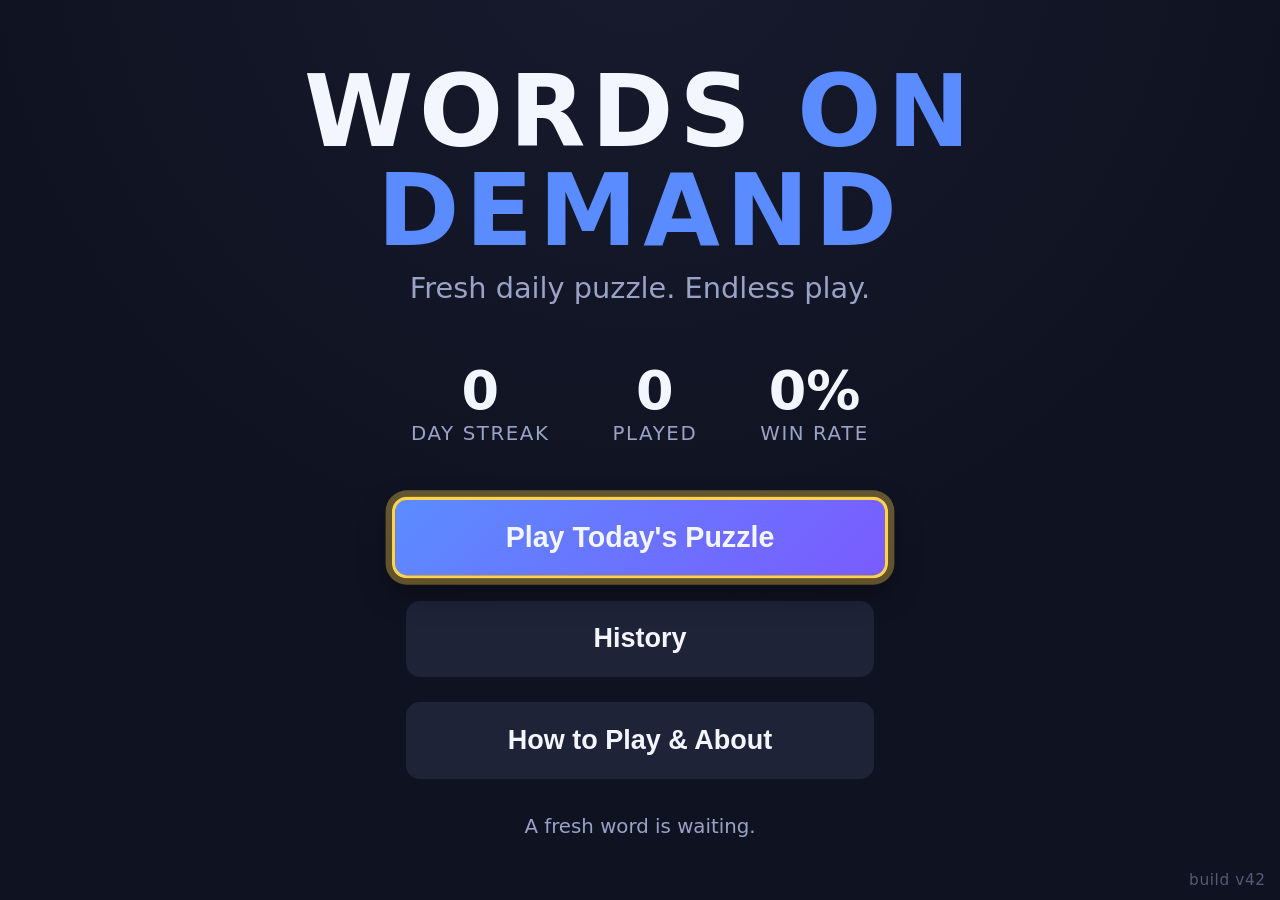
==== commit 69ecf8cb: "Static hold-to-wipe hint replaces the coach toast; guard policy-copy drift (build v42) Toast tip -> " ====
--- a/index.html
+++ b/index.html
@@ -4,7 +4,7 @@
   <meta charset="UTF-8" />
   <meta name="viewport" content="width=device-width, initial-scale=1.0" />
   <title>Words on Demand — Daily Word Puzzle for TV</title>
-  <link rel="stylesheet" href="styles.css?v=41" />
+  <link rel="stylesheet" href="styles.css?v=42" />
 </head>
 <body>
   <!-- ============================ HOME ============================ -->
@@ -60,6 +60,15 @@
       <span class="legend-item"><span class="swatch present"></span>In the word, wrong spot</span>
       <span class="legend-item"><span class="swatch absent"></span>Not in the word</span>
     </div>
+
+    <!-- Static hold-to-wipe hint. Replaces a toast coach tip: a toast covered
+         the board, drew the eye at the worst moment, and vanished before it was
+         read across a room. This sits still instead, and only exists while it's
+         actionable — i.e. while the row has a carried-down green pinned in it
+         (renderRowWipeNote in game.js). The glyph is the remote's Rewind icon
+         with no word for it: the icon is on the Erase key too, so it points at
+         the control rather than naming a button the player has to find. -->
+    <p class="row-wipe-note" id="row-wipe-note" hidden></p>
 
     <div class="keyboard" id="keyboard" aria-label="On-screen keyboard"></div>
 
@@ -320,7 +329,7 @@
 
   <!-- Build badge — a quick on-screen confirmation of which code is loaded
        (no console needed, works on a TV too). -->
-  <div id="build-badge">build v41</div>
+  <div id="build-badge">build v42</div>
 
   <!-- The Google IMA HTML5 SDK (~488 KB) is NOT requested here on purpose. It's
        lazy-loaded by ensureImaSdk() in game.js on the first "Play", so it never
@@ -331,7 +340,7 @@
   <!-- defer: don't block HTML parsing. Both keep document order and run after
        the document is parsed, so game.js's bottom-of-body boot block still finds
        #btn-play and the DOM it wires. -->
-  <script src="words.js?v=41" defer></script>
-  <script src="game.js?v=41" defer></script>
+  <script src="words.js?v=42" defer></script>
+  <script src="game.js?v=42" defer></script>
 </body>
 </html>
--- a/styles.css
+++ b/styles.css
@@ -258,6 +258,21 @@
 /* When spent for the row / only one letter left, .is-disabled dims the whole
    button (see .btn.is-disabled); mute the badge so it doesn't stay loud. */
 .btn.btn-hint.is-disabled .hint-badge { background: var(--muted); }
+/* Static hold-to-wipe hint, between the board and the keyboard. Deliberately
+   quiet — muted, small, no background plate — because it's a standing note, not
+   an alert: it's on screen for as long as the row has a pinned green, so anything
+   louder would nag. (The toast version it replaced had the opposite problem.)
+   The icon sits at the same size as the keyboard's own glyphs so the eye connects
+   the two; nothing here is focusable, since it's a label, not a control. */
+.row-wipe-note {
+  margin: 0; display: flex; align-items: center; justify-content: center;
+  gap: .5rem;
+  font-size: 1rem; color: var(--muted);
+}
+.row-wipe-note[hidden] { display: none; }
+.rww-icon { display: flex; align-items: center; }
+.rww-icon .key-svg { width: 1.1rem; height: 1.1rem; }
+
 /* Persistent revealed-letter readout under the hint button. Sticks around until
    the next guess (unlike the transient toast) so it's readable at a glance. */
 .hint-reveal {
@@ -445,6 +460,23 @@
 .policy-hint {
   font-size: clamp(.9rem, 1.55vmin, 1.15rem); color: var(--muted);
   margin-top: clamp(.5rem, 1.4vmin, 1rem); opacity: .85;
+}
+
+/* 720p/768p — the primary TV target, and the tightest one that must fit whole.
+   Measured: at 1280x720 the game screen already overran by 14px before the
+   hold-to-wipe hint existed (the board + legend + keyboard + hint button simply
+   add up past 720), and the hint took that to 45px. The keyboard is the control
+   surface, so anything clipped at the bottom is unreachable by a D-pad — this
+   buys the room back from padding, gaps, and the hint button's chrome rather than
+   from the board or the key size, which are what make it playable from a couch.
+   Verified overflow=0 at 1280x720 and 1366x768 with the hint showing. */
+@media (max-height: 800px) {
+  #game { padding-top: clamp(3.2rem, 5.5vh, 5.5vh); gap: .35rem; }
+  .legend { gap: 1.1rem; font-size: 1rem; }
+  .legend-item { font-size: 1rem; }
+  .row-wipe-note { font-size: .95rem; }
+  .btn.btn-hint { padding: .55rem 1.3rem; font-size: 1.2rem; }
+  .hint-icon { font-size: 1.25rem; }
 }
 
 /* Short viewports only. A 720p TV is 720px tall, so this can only be a small
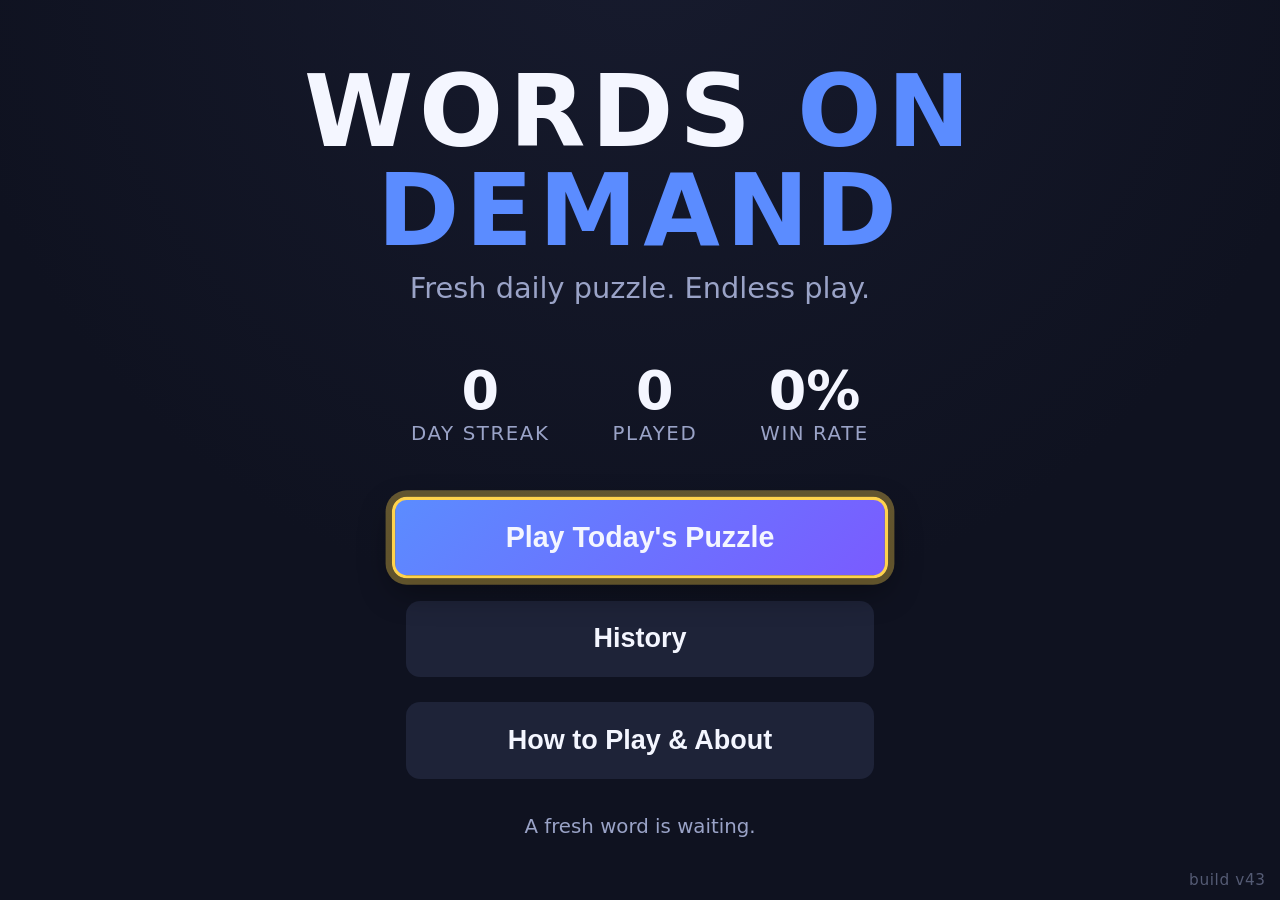
==== commit c189efdd: "Add the AdSense ownership meta tag to both pages (build v43) Verification method chosen deliberately" ====
--- a/index.html
+++ b/index.html
@@ -4,7 +4,17 @@
   <meta charset="UTF-8" />
   <meta name="viewport" content="width=device-width, initial-scale=1.0" />
   <title>Words on Demand — Daily Word Puzzle for TV</title>
-  <link rel="stylesheet" href="styles.css?v=42" />
+  <!-- AdSense site-ownership verification for the Google Ad Manager setup.
+       Deliberately the META-TAG method and not the AdSense code snippet: the
+       snippet loads adsbygoogle.js on every launch, which would put a
+       third-party request in front of a cold TV start and break the "no network
+       egress from the app itself" claim in STORE_COMPLIANCE.md. This tag costs
+       zero requests. Keep it here permanently — AdSense re-checks, and pulling
+       it disables the site. Same tag is in privacy.html.
+       Publisher: ca-pub-5597688543726963 (badgames4eva). Verified against the
+       host wordsondemand.badgames4eva.com, NOT the apex, which has no DNS. -->
+  <meta name="google-adsense-account" content="ca-pub-5597688543726963">
+  <link rel="stylesheet" href="styles.css?v=43" />
 </head>
 <body>
   <!-- ============================ HOME ============================ -->
@@ -329,7 +339,7 @@
 
   <!-- Build badge — a quick on-screen confirmation of which code is loaded
        (no console needed, works on a TV too). -->
-  <div id="build-badge">build v42</div>
+  <div id="build-badge">build v43</div>
 
   <!-- The Google IMA HTML5 SDK (~488 KB) is NOT requested here on purpose. It's
        lazy-loaded by ensureImaSdk() in game.js on the first "Play", so it never
@@ -340,7 +350,7 @@
   <!-- defer: don't block HTML parsing. Both keep document order and run after
        the document is parsed, so game.js's bottom-of-body boot block still finds
        #btn-play and the DOM it wires. -->
-  <script src="words.js?v=42" defer></script>
-  <script src="game.js?v=42" defer></script>
+  <script src="words.js?v=43" defer></script>
+  <script src="game.js?v=43" defer></script>
 </body>
 </html>
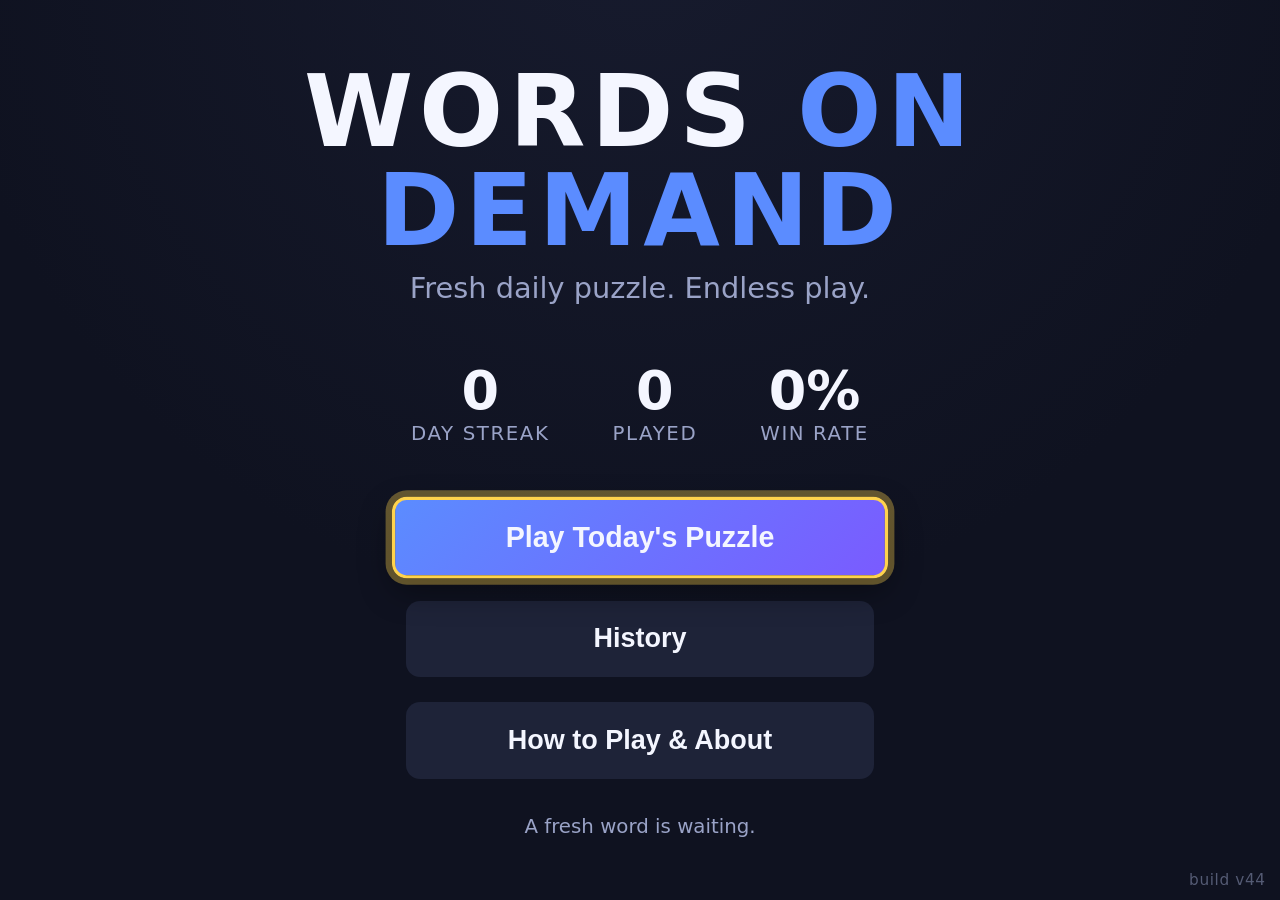
==== commit ffe948f5: "Solved screen now shows the word, not just the guess count (build v44) On a win, renderResult() only" ====
--- a/index.html
+++ b/index.html
@@ -14,7 +14,7 @@
        Publisher: ca-pub-5597688543726963 (badgames4eva). Verified against the
        host wordsondemand.badgames4eva.com, NOT the apex, which has no DNS. -->
   <meta name="google-adsense-account" content="ca-pub-5597688543726963">
-  <link rel="stylesheet" href="styles.css?v=43" />
+  <link rel="stylesheet" href="styles.css?v=44" />
 </head>
 <body>
   <!-- ============================ HOME ============================ -->
@@ -339,7 +339,7 @@
 
   <!-- Build badge — a quick on-screen confirmation of which code is loaded
        (no console needed, works on a TV too). -->
-  <div id="build-badge">build v43</div>
+  <div id="build-badge">build v44</div>
 
   <!-- The Google IMA HTML5 SDK (~488 KB) is NOT requested here on purpose. It's
        lazy-loaded by ensureImaSdk() in game.js on the first "Play", so it never
@@ -350,7 +350,7 @@
   <!-- defer: don't block HTML parsing. Both keep document order and run after
        the document is parsed, so game.js's bottom-of-body boot block still finds
        #btn-play and the DOM it wires. -->
-  <script src="words.js?v=43" defer></script>
-  <script src="game.js?v=43" defer></script>
+  <script src="words.js?v=44" defer></script>
+  <script src="game.js?v=44" defer></script>
 </body>
 </html>
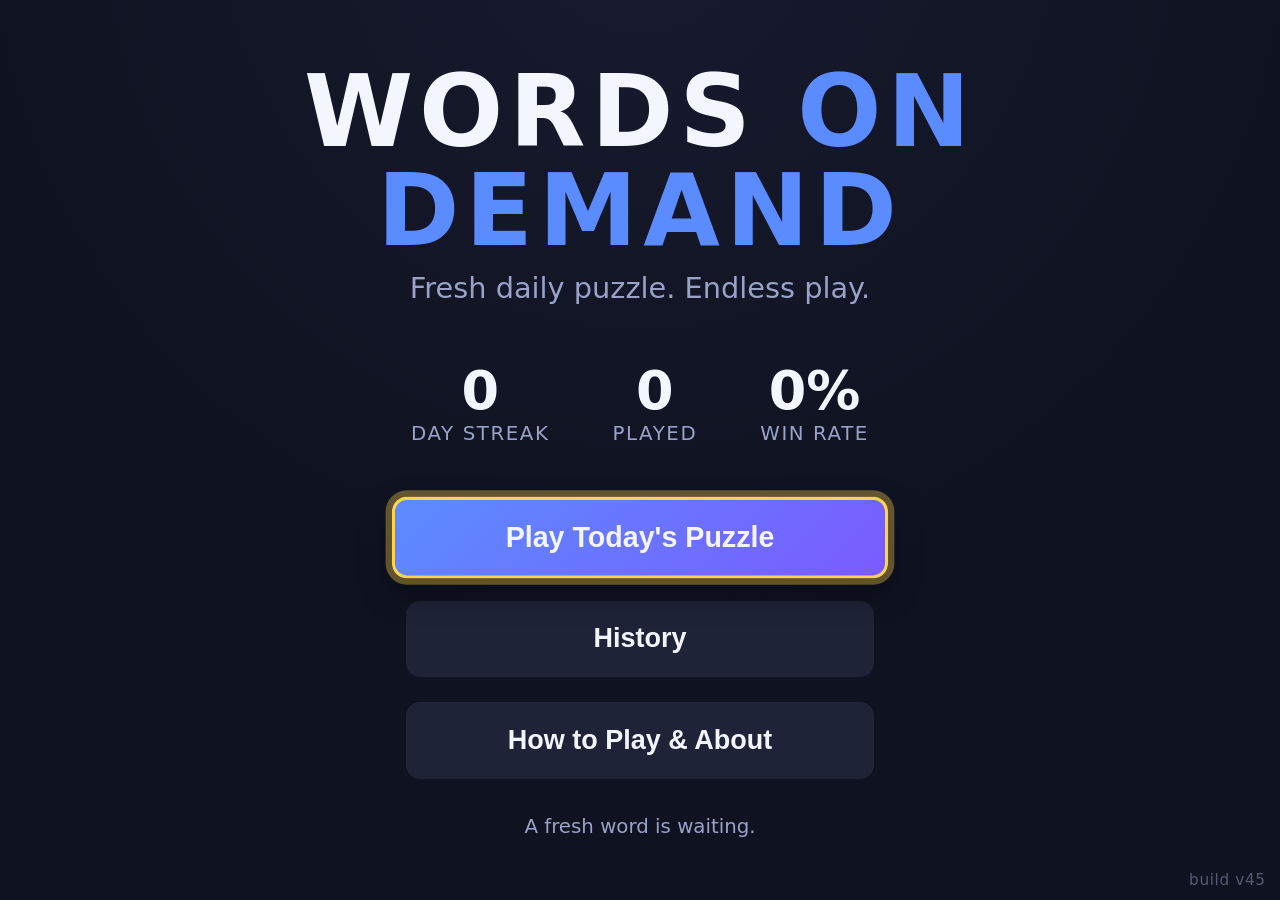
==== commit 0fc6c702: "Switch ads off via CONFIG.adsEnabled; hint reveals immediately (build v45)" ====
--- a/index.html
+++ b/index.html
@@ -14,7 +14,7 @@
        Publisher: ca-pub-5597688543726963 (badgames4eva). Verified against the
        host wordsondemand.badgames4eva.com, NOT the apex, which has no DNS. -->
   <meta name="google-adsense-account" content="ca-pub-5597688543726963">
-  <link rel="stylesheet" href="styles.css?v=44" />
+  <link rel="stylesheet" href="styles.css?v=45" />
 </head>
 <body>
   <!-- ============================ HOME ============================ -->
@@ -84,10 +84,10 @@
 
     <p class="hint-bar">
       <button class="btn btn-hint focusable" data-nav-group="game-extra" id="btn-hint"
-              aria-label="Reveal a letter — watch an ad">
+              aria-label="Reveal a letter">
         <span class="hint-icon" aria-hidden="true">💡</span>
         <span class="hint-text">Reveal a Letter</span>
-        <span class="hint-badge">Watch Ad</span>
+        <span class="hint-badge" hidden>Watch Ad</span>
       </button>
     </p>
     <!-- Revealed-letter readout. Persists under the hint button until the next
@@ -339,7 +339,7 @@
 
   <!-- Build badge — a quick on-screen confirmation of which code is loaded
        (no console needed, works on a TV too). -->
-  <div id="build-badge">build v44</div>
+  <div id="build-badge">build v45</div>
 
   <!-- The Google IMA HTML5 SDK (~488 KB) is NOT requested here on purpose. It's
        lazy-loaded by ensureImaSdk() in game.js on the first "Play", so it never
@@ -350,7 +350,7 @@
   <!-- defer: don't block HTML parsing. Both keep document order and run after
        the document is parsed, so game.js's bottom-of-body boot block still finds
        #btn-play and the DOM it wires. -->
-  <script src="words.js?v=44" defer></script>
-  <script src="game.js?v=44" defer></script>
+  <script src="words.js?v=45" defer></script>
+  <script src="game.js?v=45" defer></script>
 </body>
 </html>
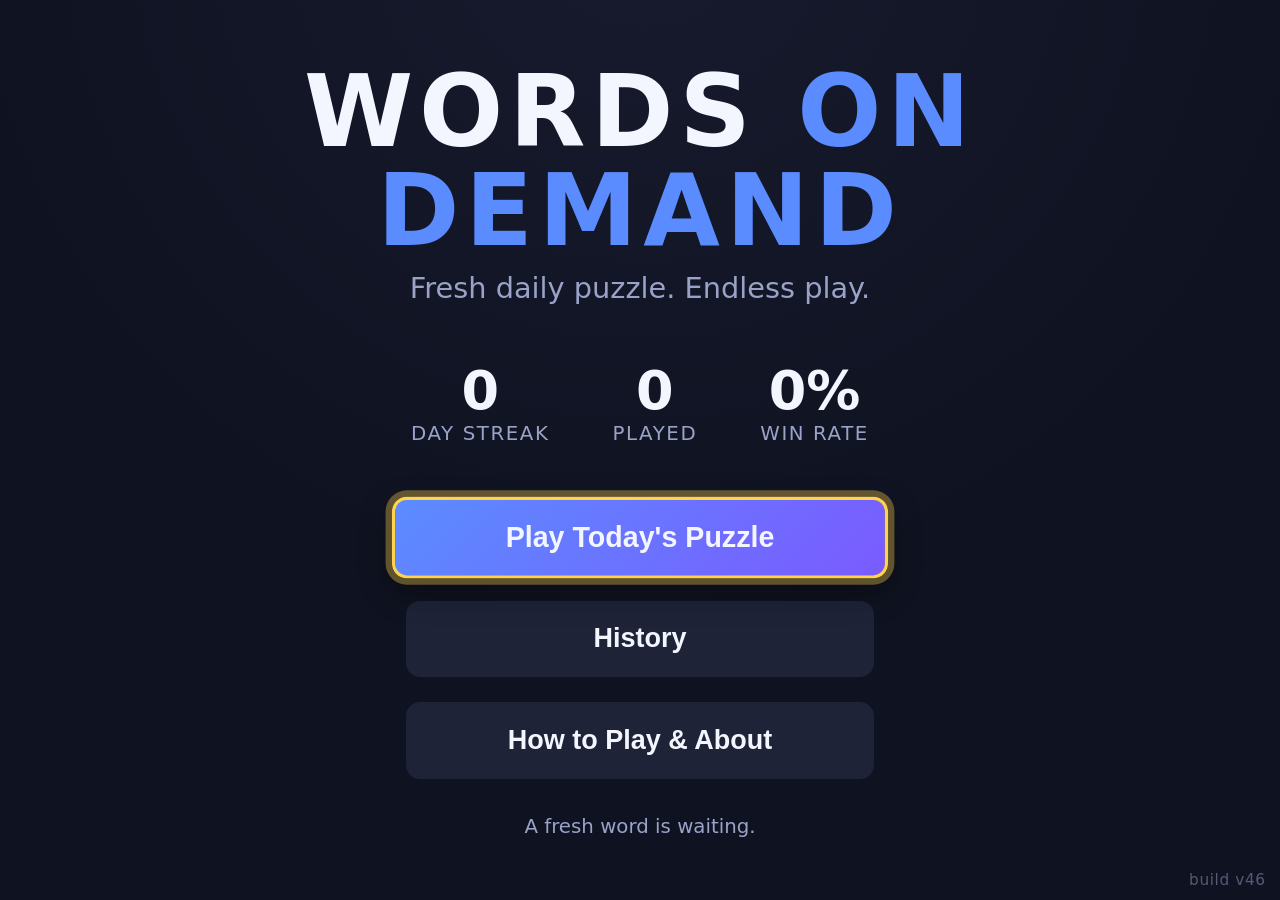
==== commit c74ec16b: "[ads-off] privacy: rewrite policy for no-ads release (build v46); archive ads-live copies; ADS_REENA" ====
--- a/index.html
+++ b/index.html
@@ -14,7 +14,7 @@
        Publisher: ca-pub-5597688543726963 (badgames4eva). Verified against the
        host wordsondemand.badgames4eva.com, NOT the apex, which has no DNS. -->
   <meta name="google-adsense-account" content="ca-pub-5597688543726963">
-  <link rel="stylesheet" href="styles.css?v=45" />
+  <link rel="stylesheet" href="styles.css?v=46" />
 </head>
 <body>
   <!-- ============================ HOME ============================ -->
@@ -161,11 +161,11 @@
 
       <h3 class="about-head">About &amp; Privacy</h3>
       <p class="about-text">
-        A new puzzle every day, free and ad-supported, by <strong>badgames4eva</strong>.
+        A new puzzle every day, free, by <strong>badgames4eva</strong>.
       </p>
       <p class="about-text">
         <strong>No sign-in, no tracking.</strong> Your streak stays on this device and is
-        never sent anywhere. Ads are <strong>non-personalized</strong>.
+        never sent anywhere. The app shows <strong>no ads</strong>.
       </p>
 
       <!-- Opens the full policy on the in-app #policy screen — no browser, no
@@ -221,7 +221,7 @@
   <section id="policy" class="screen">
     <div class="policy-inner">
       <h2 class="policy-title">Privacy Policy</h2>
-      <p class="policy-dates">Effective July 27, 2026 · Last updated July 27, 2026
+      <p class="policy-dates">Effective July 27, 2026 · Last updated October 22, 2026
         · <span class="url">wordsondemand.badgames4eva.com/privacy</span></p>
 
       <div class="policy-doc focusable" id="policy-doc" data-nav-group="policy"
@@ -236,11 +236,8 @@
             or any account information. There are no accounts and no login.</li>
           <li>We run <strong>no server</strong> that receives your data. Your game
             progress stays on your device.</li>
-          <li>We show <strong>ads</strong>, and our ad provider (Google) receives limited
-            technical information to deliver them. That is the only way information
-            leaves your device.</li>
-          <li>Ads are <strong>non-personalized only</strong>. We build no advertising
-            profile about you and don't use your advertising ID for interest targeting.</li>
+          <li>The app currently shows <strong>no ads</strong> and contains no advertising
+            SDK. It does not share information with any third party.</li>
           <li>The app is for a <strong>general audience</strong>. It is not directed to
             children under 13.</li>
         </ul>
@@ -253,24 +250,9 @@
           is no backup and no way for us to restore it.</p>
 
         <h3>Advertising</h3>
-        <p>The app is free, supported by video ads between rounds and by the optional
-          "watch an ad to reveal a letter" hint you choose to start. Ads are delivered
-          with <strong>Google Ad Manager</strong> and the Google IMA SDK.</p>
-        <p>To deliver and measure an ad, and to prevent fraud, Google may receive your IP
-          address (from which an <strong>approximate</strong>, city-or-region-level
-          location can be inferred — never precise GPS; the app has no location
-          permission), device and technical details such as device type, OS, screen size
-          and language, your device's <strong>advertising identifier</strong>, and ad
-          events (requested, shown, completed).</p>
-        <p>We do not use your advertising identifier to track you across apps or sites,
-          and we do not sell or share your information for cross-context behavioral
-          advertising. Google's own handling is covered by the Google Privacy Policy at
-          <span class="url">policies.google.com/privacy</span>.</p>
-        <p>You can limit ad tracking on the device itself. Fire TV:
-          <strong>Settings → Preferences → Advertising ID</strong>. Android TV / Google
-          TV: <strong>Settings → Privacy → Ads</strong>. These are your device's
-          controls, not ours; they limit how your advertising ID may be used rather than
-          stopping ads.</p>
+        <p>The app currently shows <strong>no ads</strong> and uses no advertising or
+          analytics software, so no advertising ID or ad information is collected or
+          shared. If we add ads in the future, we will update this policy first.</p>
 
         <h3>What we do not do</h3>
         <ul>
@@ -294,21 +276,19 @@
           rights to access, correct, or delete your personal information. Because the app
           has no accounts and no backend, <strong>we hold no personal information about
           you</strong> to access, correct, or delete. The game data above is on your
-          device and fully under your control — clear the app's data to erase it. For
-          information held by Google as our ad provider, see Google's own controls.</p>
+          device and fully under your control — clear the app's data to erase it.</p>
         <p>We do not sell or share personal information for cross-context behavioral
           advertising, so there is no "Do Not Sell or Share" action for us to offer.</p>
 
         <h3>Security, retention, international</h3>
         <p>Because game data never leaves your device, its security depends on your
-          device's own protections. We retain no user data on any server. Ad-related
-          information is retained by Google under Google's policies, and Google may
-          process ad requests in countries other than your own under its own safeguards.</p>
+          device's own protections. We retain no user data on any server, and we do not
+          transfer your information internationally.</p>
 
         <h3>Changes</h3>
         <p>If this policy changes we update the "Last updated" date above and post the
           revised version at the URL below. Material changes — for example adding
-          analytics or enabling personalized ads — appear here before taking effect.</p>
+          analytics or adding advertising — appear here before taking effect.</p>
 
         <h3>Contact</h3>
         <p><strong>badgames4eva</strong> — <span class="url">badgameseva@gmail.com</span><br />
@@ -339,7 +319,7 @@
 
   <!-- Build badge — a quick on-screen confirmation of which code is loaded
        (no console needed, works on a TV too). -->
-  <div id="build-badge">build v45</div>
+  <div id="build-badge">build v46</div>
 
   <!-- The Google IMA HTML5 SDK (~488 KB) is NOT requested here on purpose. It's
        lazy-loaded by ensureImaSdk() in game.js on the first "Play", so it never
@@ -350,7 +330,7 @@
   <!-- defer: don't block HTML parsing. Both keep document order and run after
        the document is parsed, so game.js's bottom-of-body boot block still finds
        #btn-play and the DOM it wires. -->
-  <script src="words.js?v=45" defer></script>
-  <script src="game.js?v=45" defer></script>
+  <script src="words.js?v=46" defer></script>
+  <script src="game.js?v=46" defer></script>
 </body>
 </html>
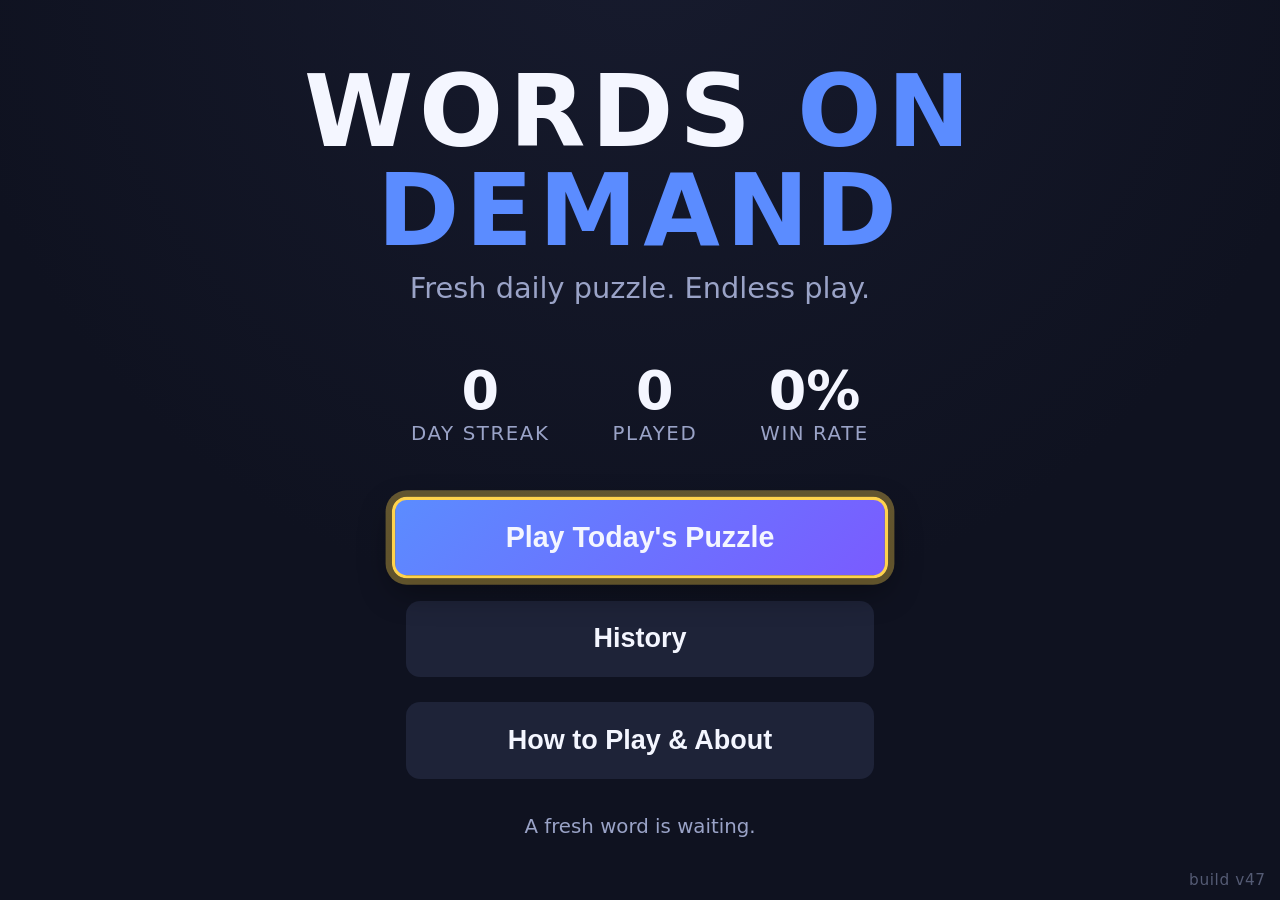
==== commit 6803e745: "Native rewarded-ad flow (inert unless wrapper has an ad SDK), tests, build v47; document test findin" ====
--- a/index.html
+++ b/index.html
@@ -14,7 +14,7 @@
        Publisher: ca-pub-5597688543726963 (badgames4eva). Verified against the
        host wordsondemand.badgames4eva.com, NOT the apex, which has no DNS. -->
   <meta name="google-adsense-account" content="ca-pub-5597688543726963">
-  <link rel="stylesheet" href="styles.css?v=46" />
+  <link rel="stylesheet" href="styles.css?v=47" />
 </head>
 <body>
   <!-- ============================ HOME ============================ -->
@@ -319,7 +319,7 @@
 
   <!-- Build badge — a quick on-screen confirmation of which code is loaded
        (no console needed, works on a TV too). -->
-  <div id="build-badge">build v46</div>
+  <div id="build-badge">build v47</div>
 
   <!-- The Google IMA HTML5 SDK (~488 KB) is NOT requested here on purpose. It's
        lazy-loaded by ensureImaSdk() in game.js on the first "Play", so it never
@@ -330,7 +330,7 @@
   <!-- defer: don't block HTML parsing. Both keep document order and run after
        the document is parsed, so game.js's bottom-of-body boot block still finds
        #btn-play and the DOM it wires. -->
-  <script src="words.js?v=46" defer></script>
-  <script src="game.js?v=46" defer></script>
+  <script src="words.js?v=47" defer></script>
+  <script src="game.js?v=47" defer></script>
 </body>
 </html>
